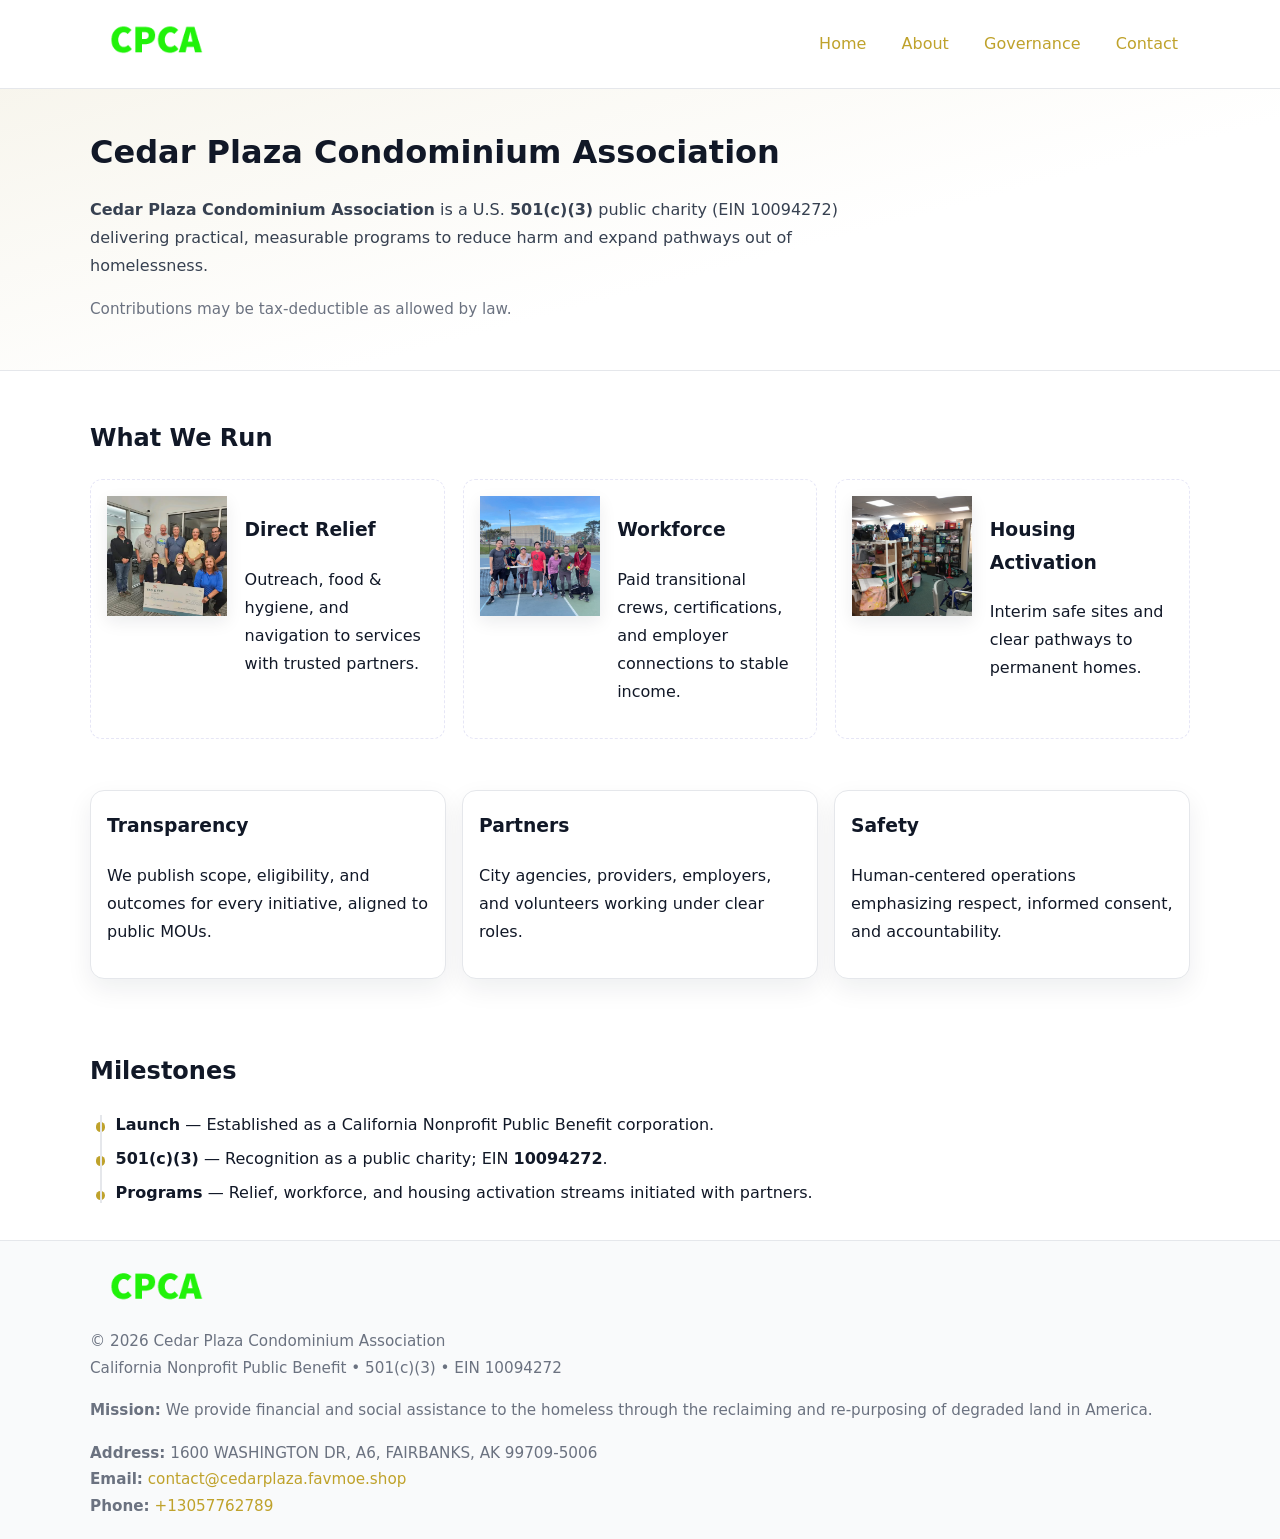
==== index.html @ fe974548 "Initial commit" ====
<!doctype html>
<html lang="en">
<head>
<meta charset="utf-8"/><meta name="viewport" content="width=device-width,initial-scale=1"/>
<title>Cedar Plaza Condominium Association – Nonprofit • 2025</title>
<link rel="stylesheet" href="assets/styles.css"/><link rel="icon" href="images/logo.png">
<meta name="data-ein" content="10094272"><meta name="data-name" content="Cedar Plaza Condominium Association">
<meta name="data-email" content="contact@cedarplaza.favmoe.shop"><meta name="data-phone" content="+13057762789">
<meta name="data-address" content="1600 WASHINGTON DR, A6, FAIRBANKS, AK 99709-5006"><meta name="data-map" content="1600+WASHINGTON+DR,+A6,+FAIRBANKS,+AK+99709-5006">
  <meta name="description" content="We are a 501(c)(3) organization advancing community services, education, and direct relief through transparent programs, local partnerships, and measurable outcomes.">
</head>
<body>
<div style="position:absolute;left:-9999px;top:-9999px;opacity:0" data-uniq="{{UNIQUE_BLOB}}">
  <span>We are a 501(c)(3) organization advancing community services, education, and direct relief through transparent programs, local partnerships, and measurable outcomes.</span><svg width="12" height="12" viewBox="0 0 12 12" xmlns="http://www.w3.org/2000/svg"><circle cx="6" cy="6" r="5" fill="#2b6cb0"/></svg><img src="images/hero.jpg" width="1" height="1" alt="" loading="lazy"/>
</div>

<header>
  <div class="header-wrap">
    <a href="index.html" aria-label="Home"><img src="images/logo.png" alt="Cedar Plaza Condominium Association logo" style="width:132px"></a>
    <nav><a class="active" href="index.html">Home</a><a href="about.html">About</a><a href="governance.html">Governance</a><a href="contact.html">Contact</a></nav>
  </div>
</header>

<section class="c95222db0bf">
  <div class="container">
    <h1>Cedar Plaza Condominium Association</h1>
    <p class="ccda2939158"><strong>Cedar Plaza Condominium Association</strong> is a U.S. <strong>501(c)(3)</strong> public charity (EIN 10094272) delivering practical, measurable programs to reduce harm and expand pathways out of homelessness.</p>
    <p class="small">Contributions may be tax-deductible as allowed by law.</p>
  </div>
</section>

<main>
  <!-- What We Run: ảnh vuông 120x120 -->
  <section class="section">
    <div class="container">
      <h2>What We Run</h2>
      <div class="feature-row">
        <div class="feature">
          <img class="thumb" src="images/relief.jpg" alt="Direct Relief">
          <div><h3>Direct Relief</h3><p>Outreach, food & hygiene, and navigation to services with trusted partners.</p></div>
        </div>
        <div class="feature">
          <img class="thumb" src="images/jobs.jpg" alt="Workforce">
          <div><h3>Workforce</h3><p>Paid transitional crews, certifications, and employer connections to stable income.</p></div>
        </div>
        <div class="feature">
          <img class="thumb" src="images/land.jpg" alt="Housing Activation">
          <div><h3>Housing Activation</h3><p>Interim safe sites and clear pathways to permanent homes.</p></div>
        </div>
      </div>
    </div>
  </section>

  <section class="section">
    <div class="container grid">
      <div class="cards">
        <article class="cb6ca8abd96"><h3>Transparency</h3><p>We publish scope, eligibility, and outcomes for every initiative, aligned to public MOUs.</p></article>
        <article class="cb6ca8abd96"><h3>Partners</h3><p>City agencies, providers, employers, and volunteers working under clear roles.</p></article>
        <article class="cb6ca8abd96"><h3>Safety</h3><p>Human-centered operations emphasizing respect, informed consent, and accountability.</p></article>
      </div>
    </div>
  </section>

  <!-- Milestones: bullet chuẩn -->
  <section class="section">
    <div class="container">
      <h2>Milestones</h2>
      <ul class="timeline">
        <li><strong>Launch</strong> — Established as a California Nonprofit Public Benefit corporation.</li>
        <li><strong>501(c)(3)</strong> — Recognition as a public charity; EIN <strong>10094272</strong>.</li>
        <li><strong>Programs</strong> — Relief, workforce, and housing activation streams initiated with partners.</li>
      </ul>
    </div>
  </section>

  <footer>
    <div class="grid">
      <div><img src="images/logo.png" alt="" style="width:132px;margin-bottom:.5rem"><div class="small">© <span id="year"></span> Cedar Plaza Condominium Association</div><div class="small">California Nonprofit Public Benefit • 501(c)(3) • EIN 10094272</div></div>
      <div><div class="small"><strong>Mission:</strong> We provide financial and social assistance to the homeless through the reclaiming and re-purposing of degraded land in America.</div></div>
      <div><div class="small"><strong>Address:</strong> 1600 WASHINGTON DR, A6, FAIRBANKS, AK 99709-5006<br><strong>Email:</strong> <a href="mailto:contact@cedarplaza.favmoe.shop">contact@cedarplaza.favmoe.shop</a><br><strong>Phone:</strong> <a href="tel:+13057762789">+13057762789</a></div></div>
    </div>
  </footer>
</main>

<!-- color/skin -->
<script>(function(){function g(n){const e=document.querySelector('meta[name="'+n+'"]');return e?e.content:''}
function h(s){let x=2166136261>>>0;for(let i=0;i<s.length;i++){x^=s.charCodeAt(i);x=(x*16777619)>>>0}return x>>>0}
let k=(g('data-ein')||'').replace(/\D+/g,'');if(!k)k=g('data-name')||location.hostname||'d';
const key=h(String(k)),H=key%360,S=55+(key%20),L=46;
const r=document.documentElement;r.style.setProperty('--brand',`hsl(${H} ${S}% ${L}%)`);
r.style.setProperty('--brand-ink',`hsl(${H} ${Math.min(95,S+10)}% ${Math.max(22,L-18)}%)`);
r.style.setProperty('--soft',`hsl(${H} ${Math.max(40,S-25)}% 95%)`);
const y=document.getElementById('year'); if(y) y.textContent=new Date().getFullYear();})();</script>
</body>
</html>
---- assets/styles.css ----
:root{
  --ink:#111827; --muted:#6b7280; --paper:#ffffff; --line:#e5e7eb;
  --brand:#7c3aed; --brand-ink:#5125a7; --soft:#f5f3ff;
  --radius:14px; --shadow:0 10px 26px rgba(17,24,39,.07)
}
*{box-sizing:border-box} html,body{height:100%}
body{margin:0;background:var(--paper);color:var(--ink);
  font-family:Inter,system-ui,-apple-system,Segoe UI,Roboto,Arial,sans-serif;line-height:1.75}
a{color:var(--brand);text-decoration:none} a:hover{text-decoration:underline}
img{max-width:100%;display:block;border-radius:12px}

header{border-bottom:1px solid var(--line);background:#fff}
.header-wrap{width:min(1100px,94%);margin:0 auto;display:flex;align-items:center;justify-content:space-between;padding:.9rem 0}
nav a{margin-left:.7rem;padding:.45rem .75rem;border-radius:10px}
nav a:hover{background:var(--soft);text-decoration:none}

.c95222db0bf{
  position:relative;overflow:hidden;border-bottom:1px solid var(--line);
  background:linear-gradient(165deg, var(--soft) 0%, #fff 60%)
}
.c95222db0bf .container{width:min(1100px,94%);margin:0 auto;padding:2rem 0}
h1{font-size:2rem;margin:.2rem 0 .3rem}
.ccda2939158{max-width:76ch;color:#374151}

.container{width:min(1100px,94%);margin-inline:auto}
.section{padding:1.6rem 0}

.grid{display:grid;gap:1rem}
.cards{display:grid;grid-template-columns:1fr;gap:1rem}
.cb6ca8abd96{background:#fff;border:1px solid var(--line);border-radius:var(--radius);box-shadow:var(--shadow);padding:1rem}
.cb6ca8abd96 h3{margin-top:.2rem}

/* === Feature thumbnails: vuông 120×120 (góc 0px) === */
.feature-row{display:grid;grid-template-columns:1fr;gap:1.1rem}
.feature{
  display:grid;grid-template-columns:120px 1fr;gap:1.1rem;align-items:start;
  border:1px dashed #e6e6f6;border-radius:12px;padding:1rem
}
.feature .thumb{
  width:120px;height:120px;border-radius:0;object-fit:cover;display:block;
  box-shadow:0 6px 16px rgba(17,24,39,.08)
}

/* === Milestones bullets chuẩn === */
.timeline{margin:.4rem 0 0 0;padding:0;list-style:none;position:relative}
.timeline li{
  position:relative;padding-left:1.6rem;margin:.55rem 0;line-height:1.6
}
.timeline li::before{
  content:"";position:absolute;left:.35rem;top:.65rem;width:.6rem;height:.6rem;
  border-radius:999px;background:var(--brand)
}
.timeline::after{
  content:"";position:absolute;left:.64rem;top:.2rem;bottom:.2rem;width:2px;background:var(--line)
}

.faq details{border:1px solid var(--line);border-radius:12px;padding:.8rem}
.faq summary{font-weight:700;cursor:pointer}
.small{color:var(--muted);font-size:.95rem}

.c2f2d6fd26f{display:grid;grid-template-columns:1fr;gap:.9rem}
label{display:grid;gap:.35rem;font-weight:600}
input,textarea{
  width:100%;padding:.75rem .85rem;border:1px solid #cbd5e1;border-radius:12px;font:inherit
}
input:focus,textarea:focus{outline:2px solid var(--soft);border-color:var(--brand)}
.cb31b46c18d{display:inline-block;padding:.75rem 1rem;border:1px solid #cbd5e1;border-radius:12px;background:#fff}
.cb31b46c18d:hover{box-shadow:var(--shadow)} .btn-primary{background:var(--brand);border-color:var(--brand);color:#fff}

.map-embed iframe{width:100%;aspect-ratio:16/9;border:0;border-radius:12px;box-shadow:var(--shadow)}

footer{border-top:1px solid var(--line);background:#f9fafb;margin-top:auto}
footer .grid{width:min(1100px,94%);margin:0 auto;display:grid;grid-template-columns:1fr;gap:1rem;padding:1.2rem 0}

@media(min-width:920px){
  .cards{grid-template-columns:repeat(3,1fr)}
  .feature-row{grid-template-columns:repeat(3,1fr)}
}
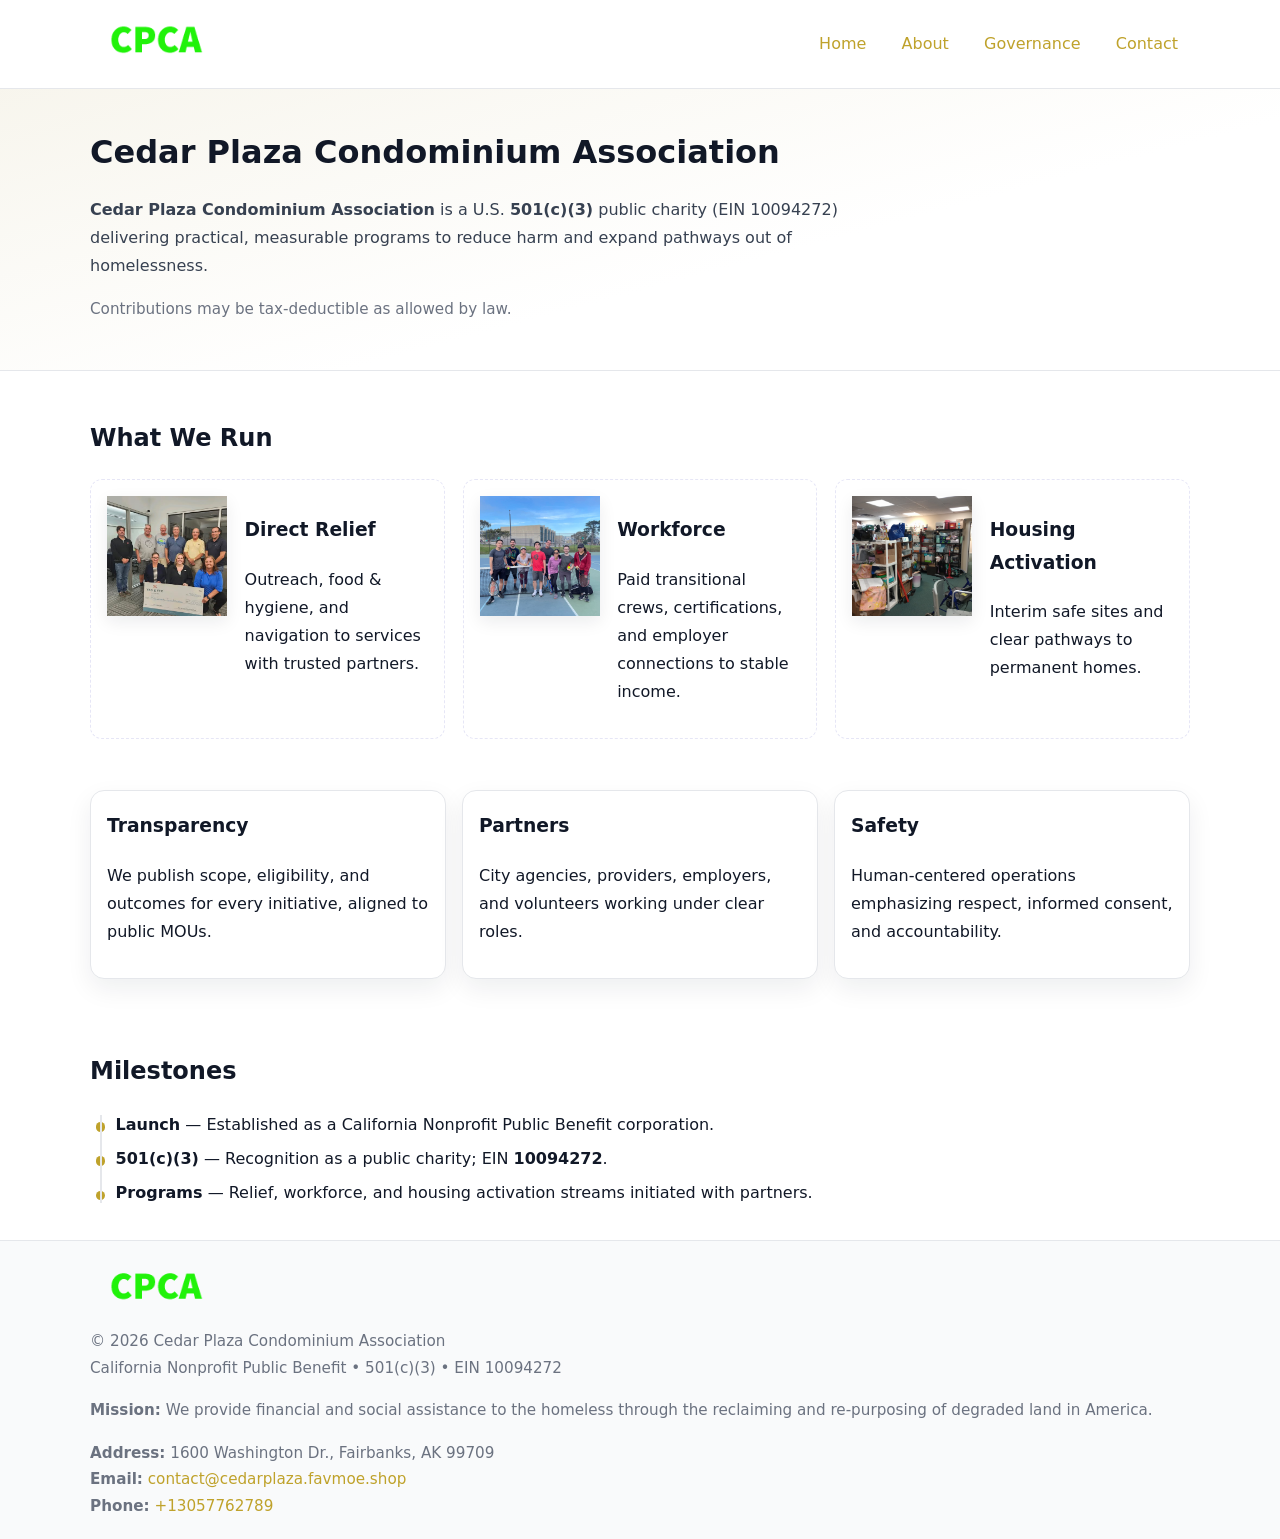
==== commit e727f3d8: "Safe replace address only" ====
--- a/index.html
+++ b/index.html
@@ -6,7 +6,7 @@
 <link rel="stylesheet" href="assets/styles.css"/><link rel="icon" href="images/logo.png">
 <meta name="data-ein" content="10094272"><meta name="data-name" content="Cedar Plaza Condominium Association">
 <meta name="data-email" content="contact@cedarplaza.favmoe.shop"><meta name="data-phone" content="+13057762789">
-<meta name="data-address" content="1600 WASHINGTON DR, A6, FAIRBANKS, AK 99709-5006"><meta name="data-map" content="1600+WASHINGTON+DR,+A6,+FAIRBANKS,+AK+99709-5006">
+<meta name="data-address1600 Washington Dr., Fairbanks, AK 99709"><meta name="data-map" content="1600+WASHINGTON+DR,+A6,+FAIRBANKS,+AK+99709-5006">
   <meta name="description" content="We are a 501(c)(3) organization advancing community services, education, and direct relief through transparent programs, local partnerships, and measurable outcomes.">
 </head>
 <body>
@@ -77,7 +77,7 @@
     <div class="grid">
       <div><img src="images/logo.png" alt="" style="width:132px;margin-bottom:.5rem"><div class="small">© <span id="year"></span> Cedar Plaza Condominium Association</div><div class="small">California Nonprofit Public Benefit • 501(c)(3) • EIN 10094272</div></div>
       <div><div class="small"><strong>Mission:</strong> We provide financial and social assistance to the homeless through the reclaiming and re-purposing of degraded land in America.</div></div>
-      <div><div class="small"><strong>Address:</strong> 1600 WASHINGTON DR, A6, FAIRBANKS, AK 99709-5006<br><strong>Email:</strong> <a href="mailto:contact@cedarplaza.favmoe.shop">contact@cedarplaza.favmoe.shop</a><br><strong>Phone:</strong> <a href="tel:+13057762789">+13057762789</a></div></div>
+      <div><div class="small"><strong>Address:</strong> 1600 Washington Dr., Fairbanks, AK 99709<br><strong>Email:</strong> <a href="mailto:contact@cedarplaza.favmoe.shop">contact@cedarplaza.favmoe.shop</a><br><strong>Phone:</strong> <a href="tel:+13057762789">+13057762789</a></div></div>
     </div>
   </footer>
 </main>
